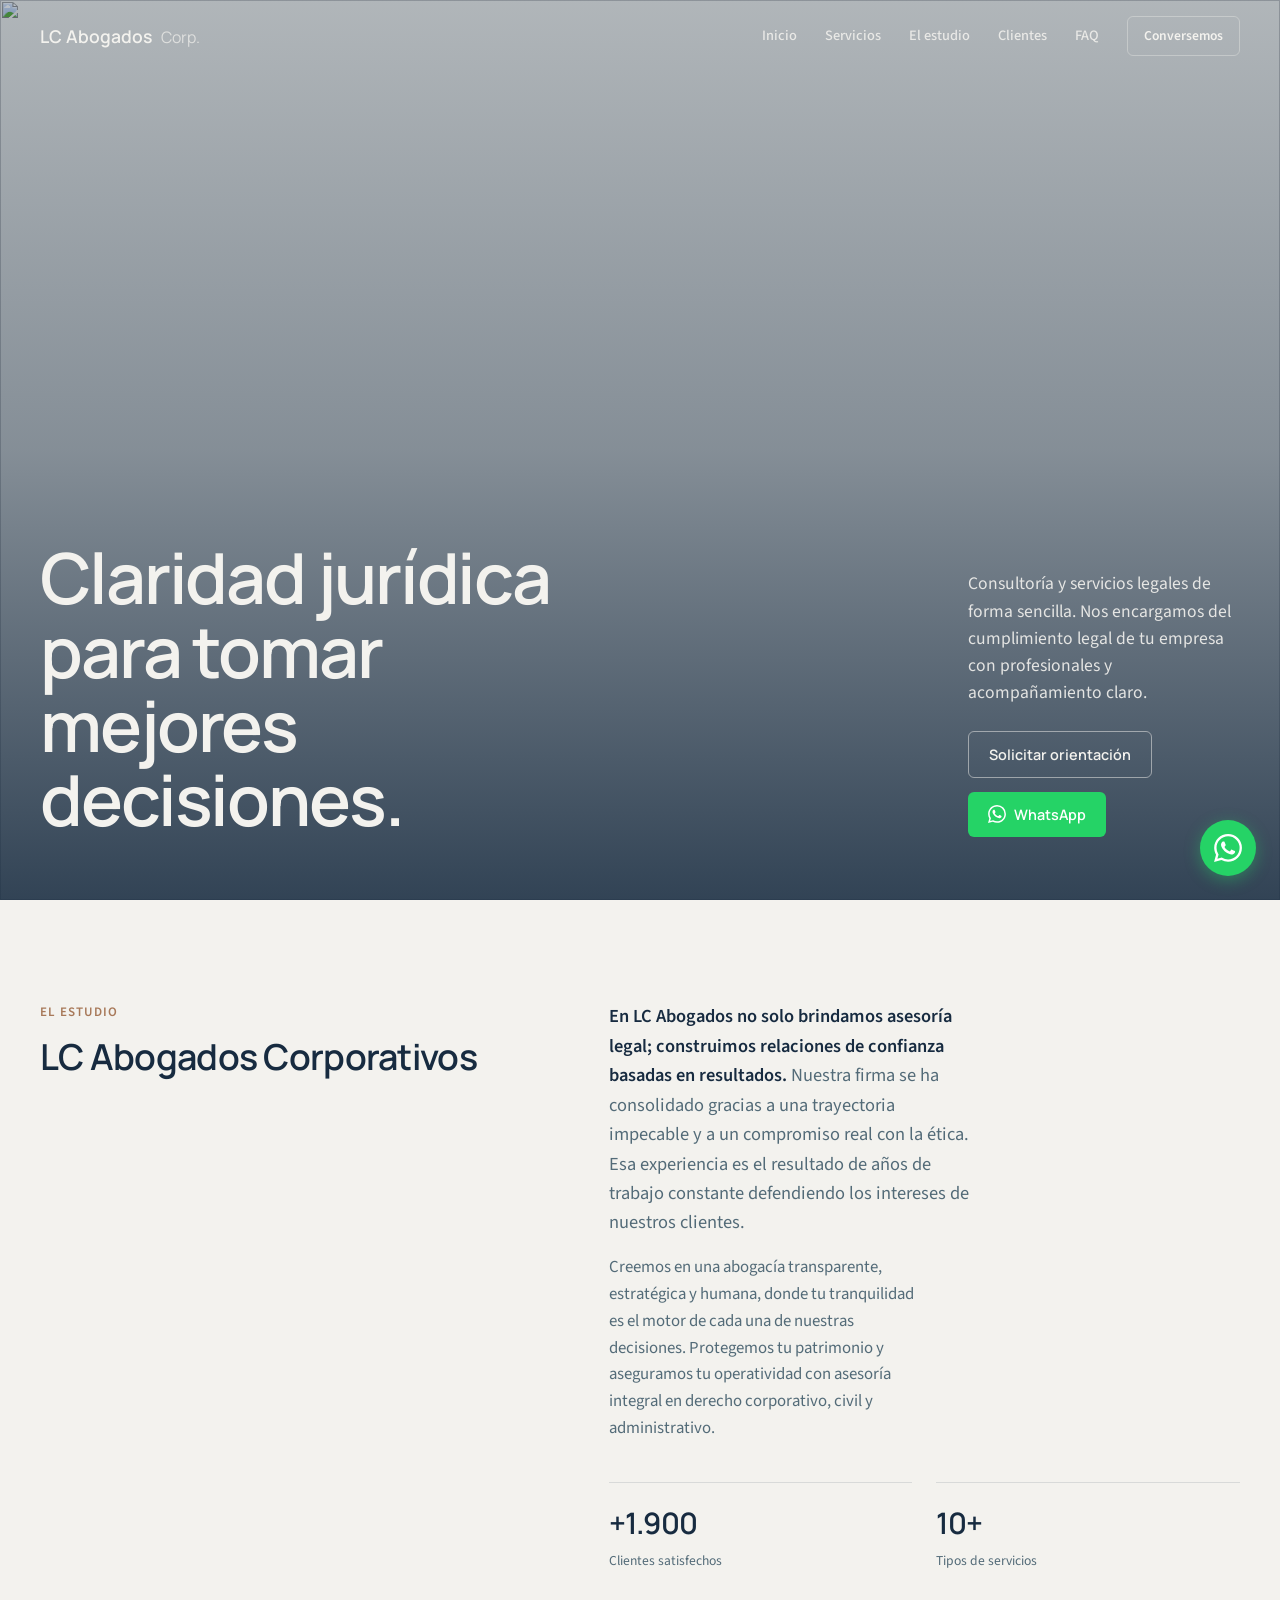
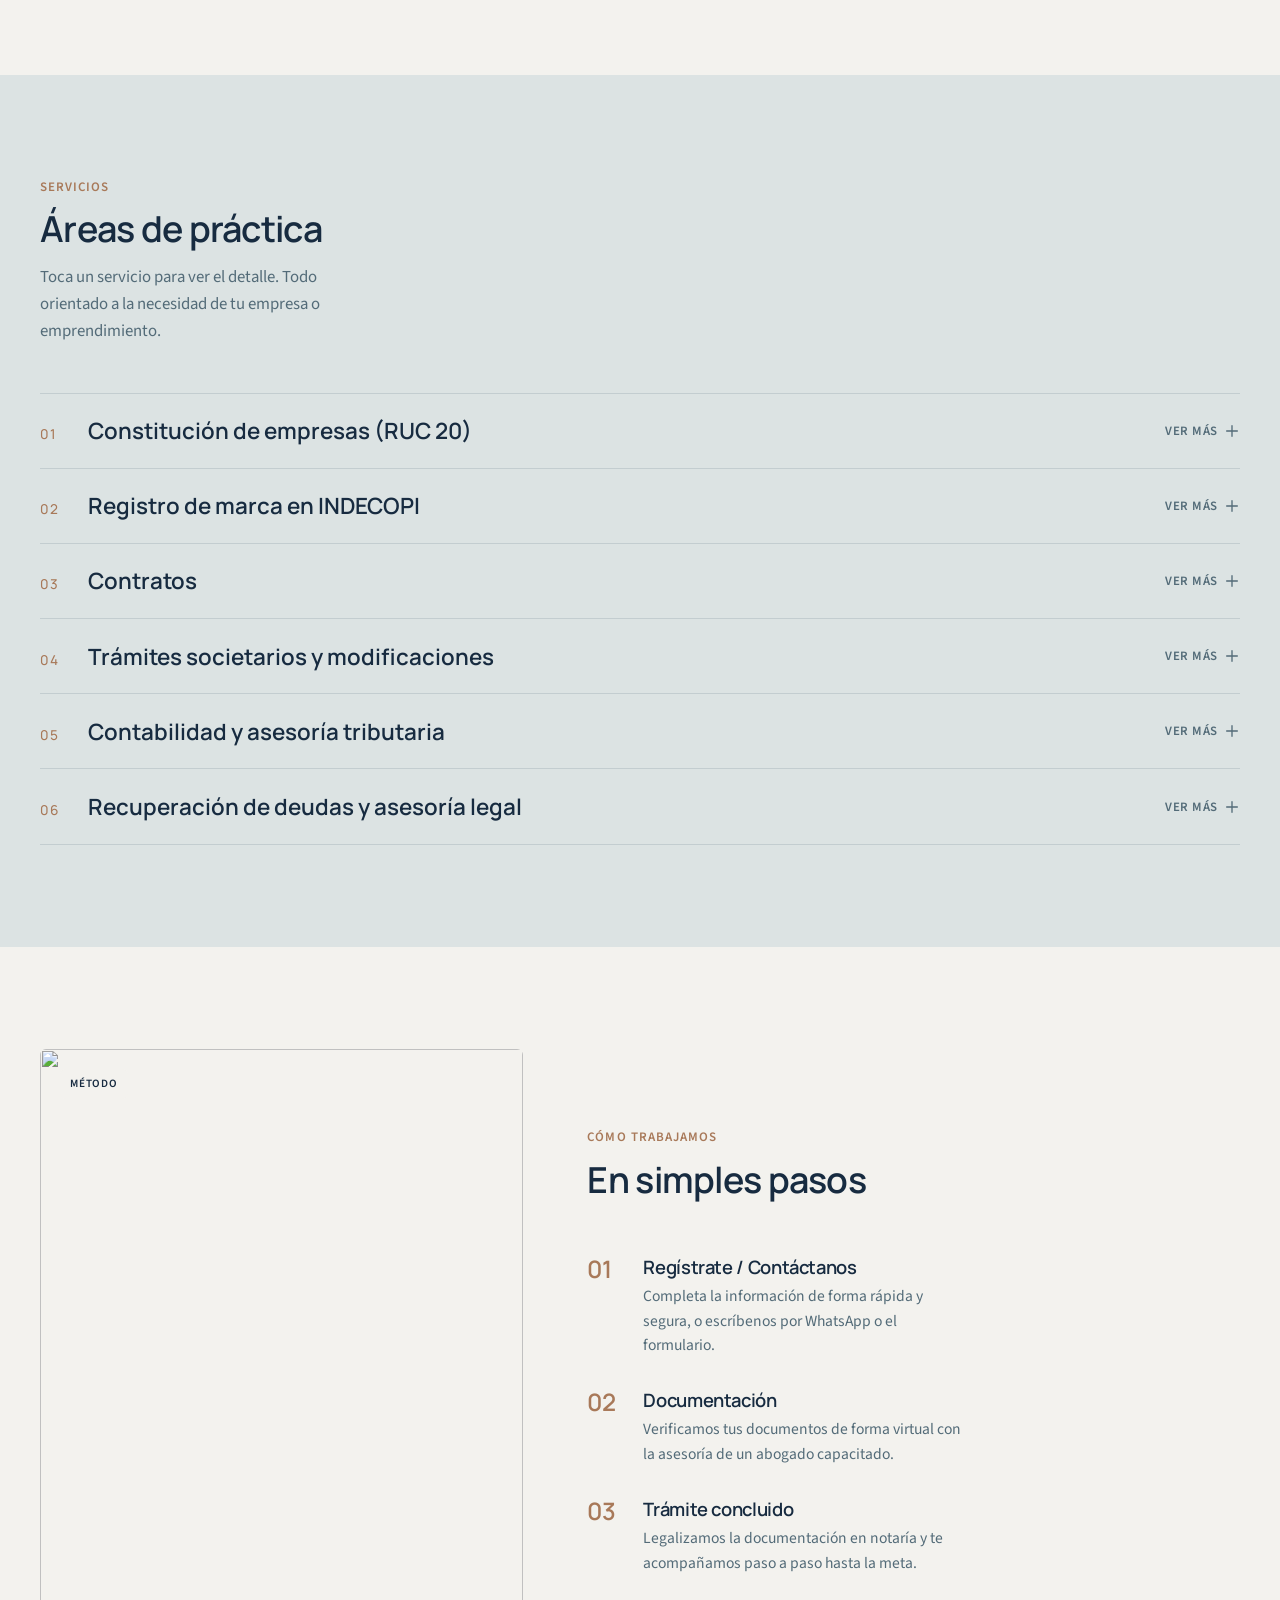
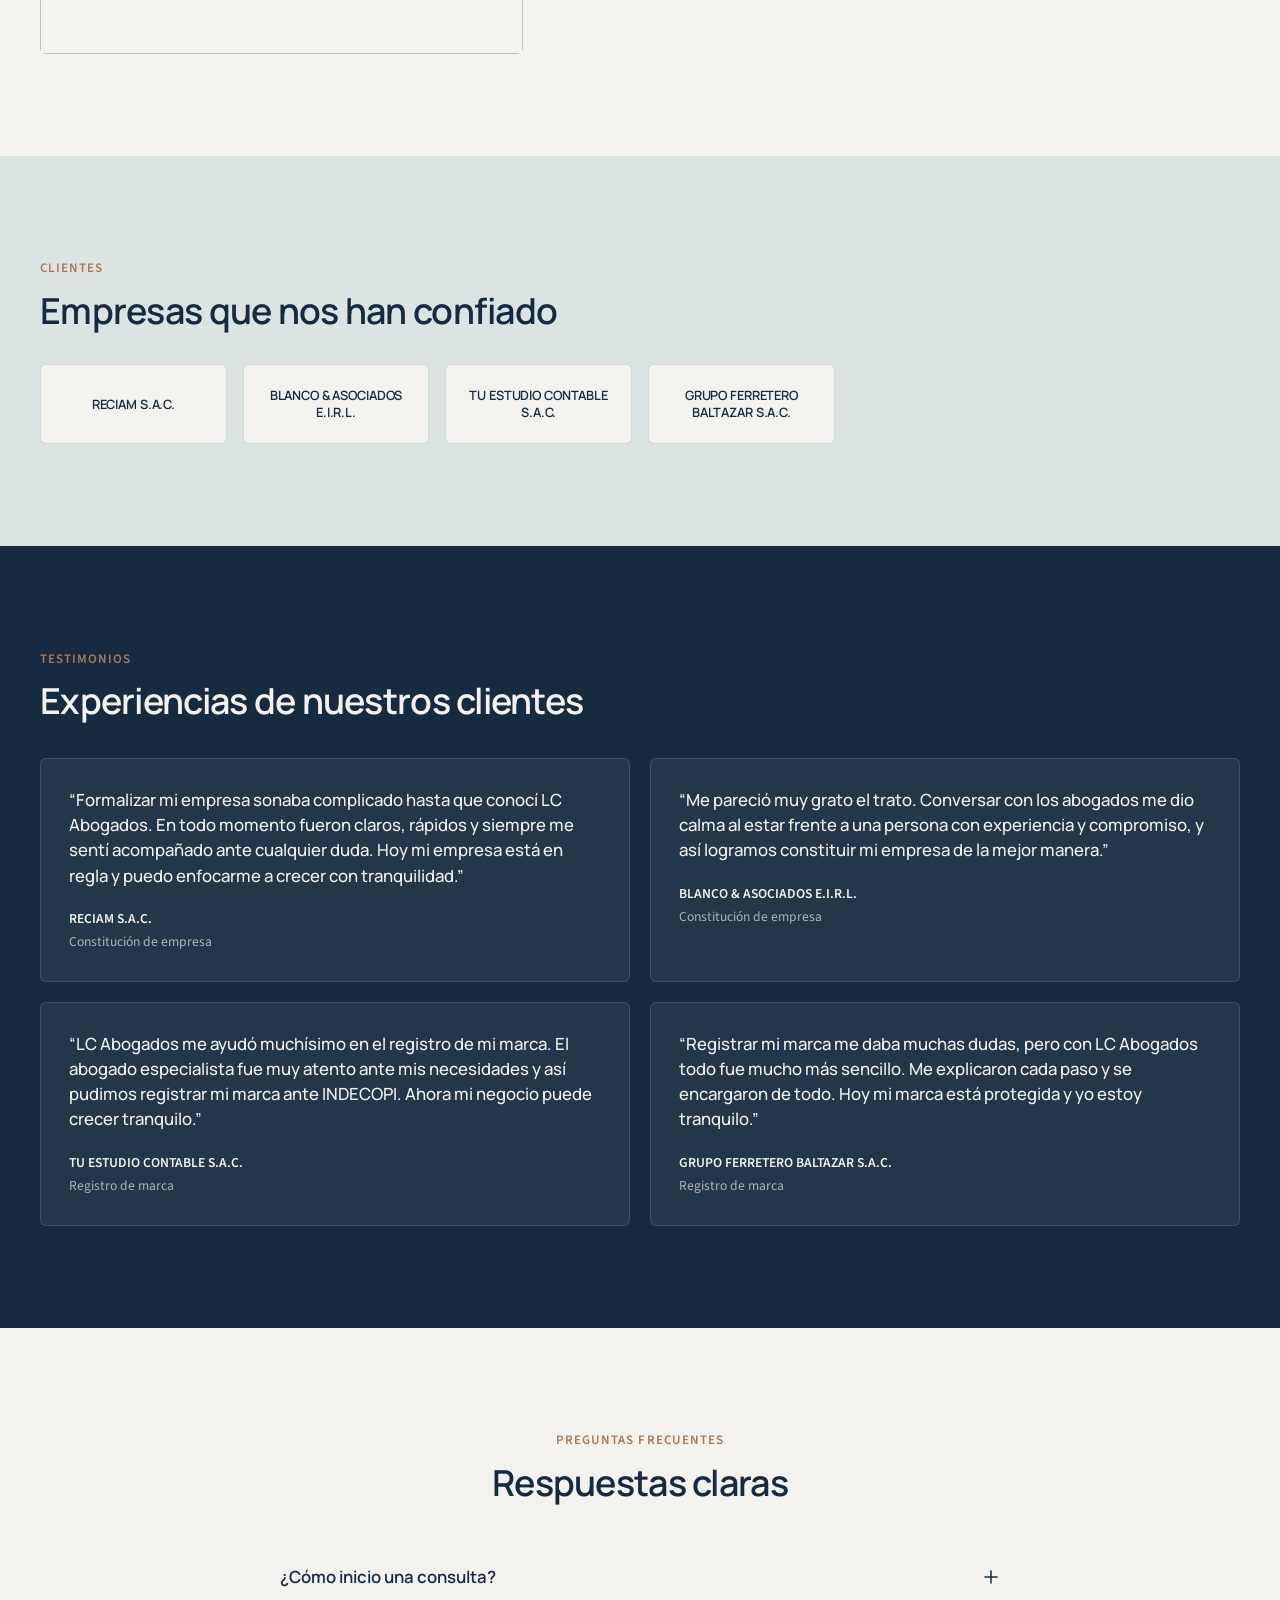
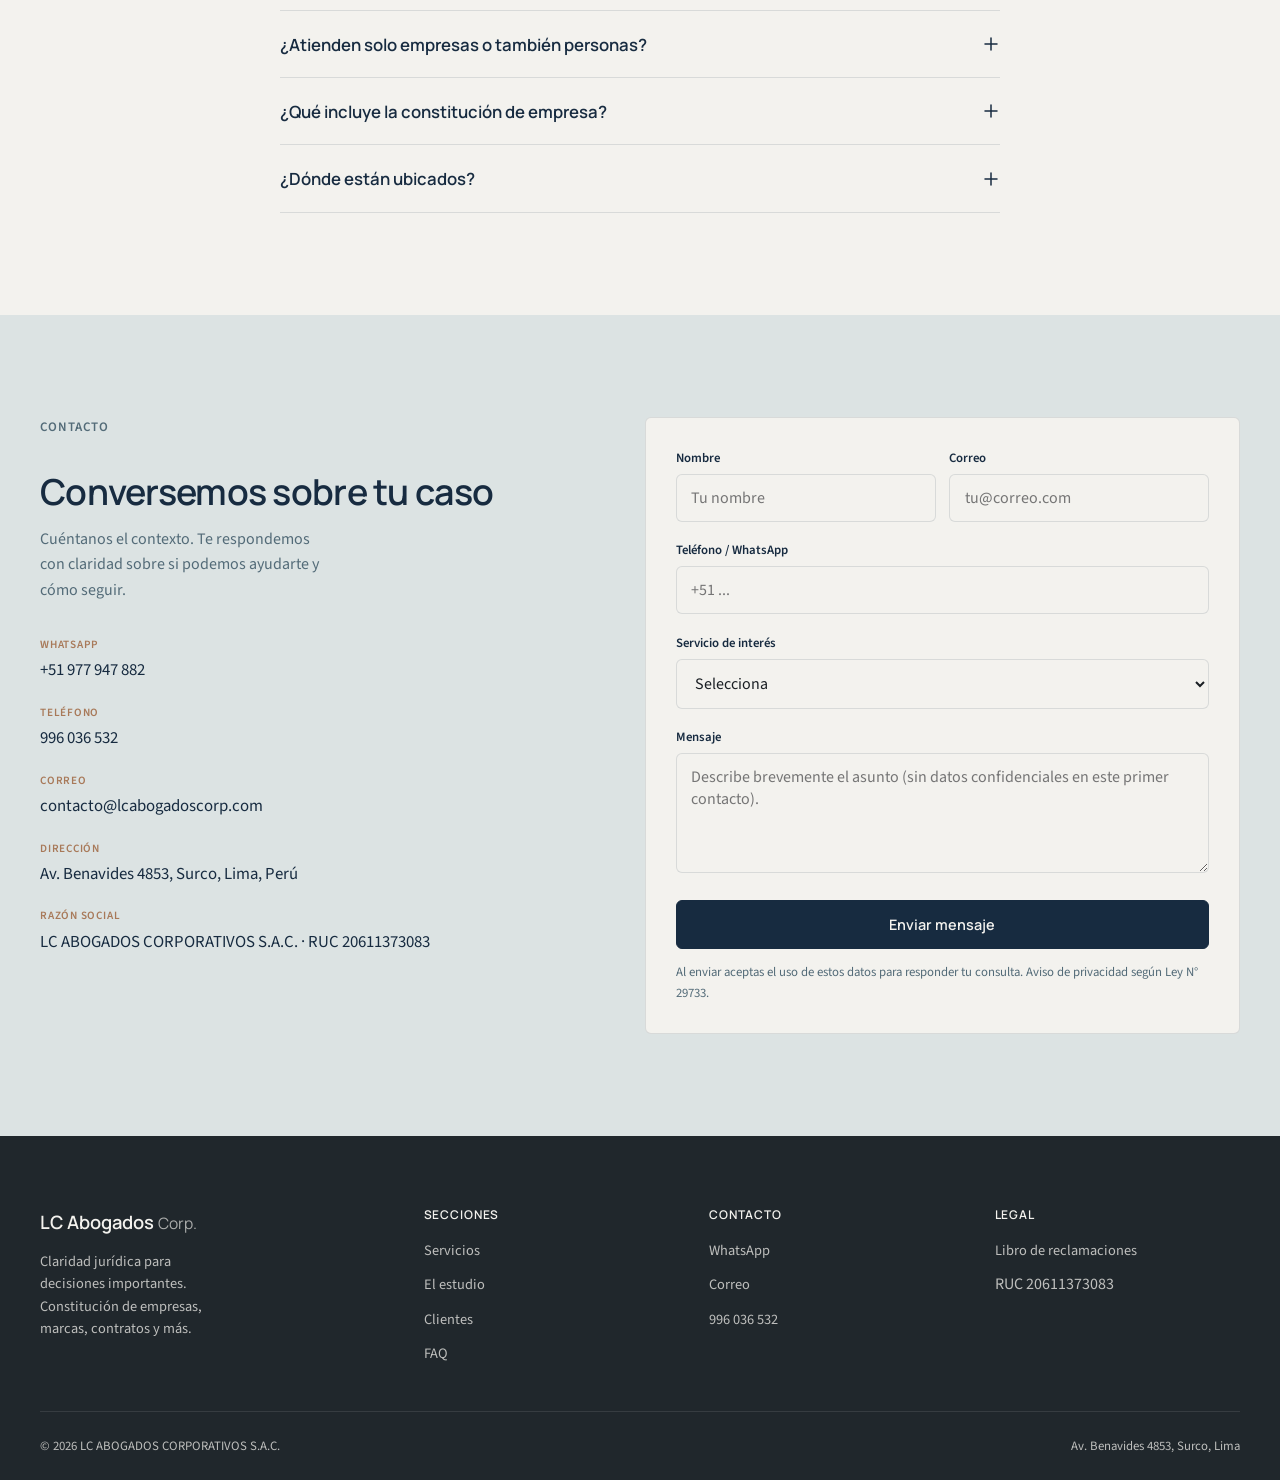
==== index.html @ ae3e7fcd "Add files via upload" ====
<!DOCTYPE html>
<html lang="es">
<head>
  <meta charset="UTF-8" />
  <meta name="viewport" content="width=device-width, initial-scale=1.0" />
  <title>LC Abogados Corp. — Claridad jurídica para tomar mejores decisiones</title>
  <meta name="description" content="LC Abogados Corporativos S.A.C. Asesoría legal, constitución de empresas, registro de marcas INDECOPI y servicios corporativos en Lima. WhatsApp +51 977 947 882." />
  <meta name="theme-color" content="#172B40" />
  <link rel="preconnect" href="https://fonts.googleapis.com" />
  <link rel="preconnect" href="https://fonts.gstatic.com" crossorigin />
  <link href="https://fonts.googleapis.com/css2?family=Manrope:wght@400;500;600;700&family=Source+Sans+3:wght@400;500;600&display=swap" rel="stylesheet" />
  <link rel="stylesheet" href="css/styles.css" />
</head>
<body>
  <header class="site-header">
    <div class="nav-inner">
      <a href="#inicio" class="nav-logo">LC Abogados <span>Corp.</span></a>
      <nav class="nav-links" aria-label="Navegación principal">
        <a href="#inicio" class="nav-link">Inicio</a>
        <a href="#servicios" class="nav-link">Servicios</a>
        <a href="#estudio" class="nav-link">El estudio</a>
        <a href="#clientes" class="nav-link">Clientes</a>
        <a href="#faq" class="nav-link">FAQ</a>
        <a href="#contacto" class="nav-cta">Conversemos</a>
      </nav>
      <button class="nav-toggle" aria-label="Abrir menú" type="button">
        <span></span><span></span><span></span>
      </button>
    </div>
  </header>

  <main>
    <section class="hero" id="inicio">
      <div class="hero-bg">
        <img src="https://images.unsplash.com/photo-1486406146926-c627a92ad1ab?auto=format&fit=crop&w=1920&q=80" alt="" width="1920" height="1080" />
      </div>
      <div class="hero-overlay"></div>
      <div class="hero-content">
        <div class="container">
          <div class="hero-grid">
            <h1 class="display-xl hero-title animate-in">Claridad jurídica para tomar mejores decisiones.</h1>
            <div class="hero-aside animate-in delay-2">
              <p>Consultoría y servicios legales de forma sencilla. Nos encargamos del cumplimiento legal de tu empresa con profesionales y acompañamiento claro.</p>
              <div class="hero-actions">
                <a href="#contacto" class="btn-hero">Solicitar orientación</a>
                <a href="https://wa.me/51977947882?text=%C2%BFQu%C3%A9%20tal%3F%20Quisiera%20m%C3%A1s%20informaci%C3%B3n%20sobre%20un%20servicio%20que%20vi%20en%20la%20Web." class="btn-whatsapp" target="_blank" rel="noopener">
                  <svg viewBox="0 0 24 24" fill="currentColor" aria-hidden="true"><path d="M17.472 14.382c-.297-.149-1.758-.867-2.03-.967-.273-.099-.471-.148-.67.15-.197.297-.767.966-.94 1.164-.173.199-.347.223-.644.075-.297-.15-1.255-.463-2.39-1.475-.883-.788-1.48-1.761-1.653-2.059-.173-.297-.018-.458.13-.606.134-.133.298-.347.446-.52.149-.174.198-.298.298-.497.099-.198.05-.371-.025-.52-.075-.149-.669-1.612-.916-2.207-.242-.579-.487-.5-.669-.51-.173-.008-.371-.01-.57-.01-.198 0-.52.074-.792.372-.272.297-1.04 1.016-1.04 2.479 0 1.462 1.065 2.875 1.213 3.074.149.198 2.096 3.2 5.077 4.487.709.306 1.262.489 1.694.625.712.227 1.36.195 1.871.118.571-.085 1.758-.719 2.006-1.413.248-.694.248-1.289.173-1.413-.074-.124-.272-.198-.57-.347m-5.421 7.403h-.004a9.87 9.87 0 01-5.031-1.378l-.361-.214-3.741.982.998-3.648-.235-.374a9.86 9.86 0 01-1.51-5.26c.001-5.45 4.436-9.884 9.888-9.884 2.64 0 5.122 1.03 6.988 2.898a9.825 9.825 0 012.893 6.994c-.003 5.45-4.435 9.884-9.885 9.884m8.413-18.297A11.815 11.815 0 0012.05 0C5.495 0 .16 5.335.157 11.892c0 2.096.547 4.142 1.588 5.945L.057 24l6.305-1.654a11.882 11.882 0 005.683 1.448h.005c6.554 0 11.89-5.335 11.893-11.893a11.821 11.821 0 00-3.48-8.413z"/></svg>
                  WhatsApp
                </a>
              </div>
            </div>
          </div>
        </div>
      </div>
    </section>

    <section class="section section-light" id="estudio">
      <div class="container">
        <div class="intro reveal">
          <div>
            <p class="heading-sm">El estudio</p>
            <h2 class="display-md" style="margin-top:0.75rem;">LC Abogados Corporativos</h2>
          </div>
          <div>
            <p class="intro-text">
              <strong>En LC Abogados no solo brindamos asesoría legal; construimos relaciones de confianza basadas en resultados.</strong> Nuestra firma se ha consolidado gracias a una trayectoria impecable y a un compromiso real con la ética. Esa experiencia es el resultado de años de trabajo constante defendiendo los intereses de nuestros clientes.
            </p>
            <p class="intro-text" style="margin-top:1rem; font-size:1.05rem;">
              Creemos en una abogacía transparente, estratégica y humana, donde tu tranquilidad es el motor de cada una de nuestras decisiones. Protegemos tu patrimonio y aseguramos tu operatividad con asesoría integral en derecho corporativo, civil y administrativo.
            </p>
            <div class="intro-stats">
              <div class="stat-item">
                <div class="stat-number">+1.900</div>
                <div class="stat-label">Clientes satisfechos</div>
              </div>
              <div class="stat-item">
                <div class="stat-number">10+</div>
                <div class="stat-label">Tipos de servicios</div>
              </div>
            </div>
          </div>
        </div>
      </div>
    </section>

    <section class="section section-mineral" id="servicios">
      <div class="container">
        <div class="services-header reveal">
          <p class="heading-sm">Servicios</p>
          <h2 class="display-md" style="margin-top:0.6rem;">Áreas de práctica</h2>
          <p style="margin-top:0.85rem; color:var(--azul-pizarra); font-size:1.05rem;">
            Toca un servicio para ver el detalle. Todo orientado a la necesidad de tu empresa o emprendimiento.
          </p>
        </div>

        <div class="service-accordion reveal">
          <div class="service-item">
            <button class="service-trigger" type="button" aria-expanded="false">
              <span class="service-trigger-left">
                <span class="service-num">01</span>
                <span class="service-title">Constitución de empresas (RUC 20)</span>
              </span>
              <span class="service-ver">Ver más <svg xmlns="http://www.w3.org/2000/svg" fill="none" viewBox="0 0 24 24" stroke="currentColor" stroke-width="2"><path stroke-linecap="round" stroke-linejoin="round" d="M12 4v16m8-8H4"/></svg></span>
            </button>
            <div class="service-panel">
              <div class="service-panel-inner">
                <p class="audience">Emprendedores y dueños de negocio</p>
                <p>Constituye tu empresa de forma rápida y segura. Incluye reserva de nombre, elaboración de minuta, escritura pública, inscripción registral, RUC e inicio de operaciones. Opciones estándar, con diversos gerentes o estructura personalizada corporativa.</p>
              </div>
            </div>
          </div>

          <div class="service-item">
            <button class="service-trigger" type="button" aria-expanded="false">
              <span class="service-trigger-left">
                <span class="service-num">02</span>
                <span class="service-title">Registro de marca en INDECOPI</span>
              </span>
              <span class="service-ver">Ver más <svg xmlns="http://www.w3.org/2000/svg" fill="none" viewBox="0 0 24 24" stroke="currentColor" stroke-width="2"><path stroke-linecap="round" stroke-linejoin="round" d="M12 4v16m8-8H4"/></svg></span>
            </button>
            <div class="service-panel">
              <div class="service-panel-inner">
                <p class="audience">Empresas y creadores que protegen su identidad</p>
                <p>Solicitud de registro de marca, seguimiento hasta resolución de primera instancia, defensa en apelaciones y gestión integral marcaria. Protege tu marca y tu negocio con acompañamiento profesional ante INDECOPI.</p>
              </div>
            </div>
          </div>

          <div class="service-item">
            <button class="service-trigger" type="button" aria-expanded="false">
              <span class="service-trigger-left">
                <span class="service-num">03</span>
                <span class="service-title">Contratos</span>
              </span>
              <span class="service-ver">Ver más <svg xmlns="http://www.w3.org/2000/svg" fill="none" viewBox="0 0 24 24" stroke="currentColor" stroke-width="2"><path stroke-linecap="round" stroke-linejoin="round" d="M12 4v16m8-8H4"/></svg></span>
            </button>
            <div class="service-panel">
              <div class="service-panel-inner">
                <p class="audience">Personas y empresas que formalizan relaciones</p>
                <p>Redacción, revisión y negociación de contratos comerciales, de servicios, confidencialidad y otros instrumentos. Claridad en obligaciones, riesgos y equilibrio entre las partes.</p>
              </div>
            </div>
          </div>

          <div class="service-item">
            <button class="service-trigger" type="button" aria-expanded="false">
              <span class="service-trigger-left">
                <span class="service-num">04</span>
                <span class="service-title">Trámites societarios y modificaciones</span>
              </span>
              <span class="service-ver">Ver más <svg xmlns="http://www.w3.org/2000/svg" fill="none" viewBox="0 0 24 24" stroke="currentColor" stroke-width="2"><path stroke-linecap="round" stroke-linejoin="round" d="M12 4v16m8-8H4"/></svg></span>
            </button>
            <div class="service-panel">
              <div class="service-panel-inner">
                <p class="audience">Empresas en operación</p>
                <p>Transferencia de E.I.R.L., modificación de estatutos, aumento de capital, cambios de domicilio, apoderamientos y demás trámites registrales y societarios con seguimiento profesional.</p>
              </div>
            </div>
          </div>

          <div class="service-item">
            <button class="service-trigger" type="button" aria-expanded="false">
              <span class="service-trigger-left">
                <span class="service-num">05</span>
                <span class="service-title">Contabilidad y asesoría tributaria</span>
              </span>
              <span class="service-ver">Ver más <svg xmlns="http://www.w3.org/2000/svg" fill="none" viewBox="0 0 24 24" stroke="currentColor" stroke-width="2"><path stroke-linecap="round" stroke-linejoin="round" d="M12 4v16m8-8H4"/></svg></span>
            </button>
            <div class="service-panel">
              <div class="service-panel-inner">
                <p class="audience">Empresas y emprendedores</p>
                <p>Soporte contable y tributario orientado a la operación real del negocio. Orden, cumplimiento y acompañamiento para que tomes decisiones con información clara.</p>
              </div>
            </div>
          </div>

          <div class="service-item">
            <button class="service-trigger" type="button" aria-expanded="false">
              <span class="service-trigger-left">
                <span class="service-num">06</span>
                <span class="service-title">Recuperación de deudas y asesoría legal</span>
              </span>
              <span class="service-ver">Ver más <svg xmlns="http://www.w3.org/2000/svg" fill="none" viewBox="0 0 24 24" stroke="currentColor" stroke-width="2"><path stroke-linecap="round" stroke-linejoin="round" d="M12 4v16m8-8H4"/></svg></span>
            </button>
            <div class="service-panel">
              <div class="service-panel-inner">
                <p class="audience">Empresas y personas con necesidades jurídicas</p>
                <p>Orientación y gestión en recuperación de deudas, y asesoría legal clara adaptada a cada caso. Explicamos opciones y siguientes pasos sin promesas absolutas.</p>
              </div>
            </div>
          </div>
        </div>
      </div>
    </section>

    <section class="section section-light">
      <div class="container">
        <div class="approach">
          <div class="approach-visual reveal">
            <img src="https://images.unsplash.com/photo-1497366216548-37526070297c?auto=format&fit=crop&w=900&q=80" alt="" width="900" height="1125" />
            <span class="approach-label">Método</span>
          </div>
          <div class="approach-steps">
            <div>
              <p class="heading-sm">Cómo trabajamos</p>
              <h2 class="display-md" style="margin-top:0.6rem; margin-bottom:1.5rem;">En simples pasos</h2>
            </div>
            <div class="step reveal">
              <span class="step-num">01</span>
              <div>
                <h3>Regístrate / Contáctanos</h3>
                <p>Completa la información de forma rápida y segura, o escríbenos por WhatsApp o el formulario.</p>
              </div>
            </div>
            <div class="step reveal">
              <span class="step-num">02</span>
              <div>
                <h3>Documentación</h3>
                <p>Verificamos tus documentos de forma virtual con la asesoría de un abogado capacitado.</p>
              </div>
            </div>
            <div class="step reveal">
              <span class="step-num">03</span>
              <div>
                <h3>Trámite concluido</h3>
                <p>Legalizamos la documentación en notaría y te acompañamos paso a paso hasta la meta.</p>
              </div>
            </div>
          </div>
        </div>
      </div>
    </section>

    <section class="section section-mineral" id="clientes">
      <div class="container">
        <div class="reveal" style="margin-bottom:2rem;">
          <p class="heading-sm">Clientes</p>
          <h2 class="display-md" style="margin-top:0.6rem;">Empresas que nos han confiado</h2>
        </div>
        <div class="clients-grid reveal">
          <div class="client-logo">RECIAM S.A.C.</div>
          <div class="client-logo">BLANCO &amp; ASOCIADOS E.I.R.L.</div>
          <div class="client-logo">TU ESTUDIO CONTABLE S.A.C.</div>
          <div class="client-logo">GRUPO FERRETERO BALTAZAR S.A.C.</div>
        </div>
      </div>
    </section>

    <section class="section section-dark">
      <div class="container">
        <div class="reveal" style="margin-bottom:2.25rem;">
          <p class="heading-sm" style="color:var(--cobre);">Testimonios</p>
          <h2 class="display-md" style="margin-top:0.6rem;">Experiencias de nuestros clientes</h2>
        </div>
        <div class="testimonial-grid">
          <blockquote class="testimonial-card reveal">
            <p class="testimonial-quote">“Formalizar mi empresa sonaba complicado hasta que conocí LC Abogados. En todo momento fueron claros, rápidos y siempre me sentí acompañado ante cualquier duda. Hoy mi empresa está en regla y puedo enfocarme a crecer con tranquilidad.”</p>
            <footer class="testimonial-author"><strong>RECIAM S.A.C.</strong> Constitución de empresa</footer>
          </blockquote>
          <blockquote class="testimonial-card reveal">
            <p class="testimonial-quote">“Me pareció muy grato el trato. Conversar con los abogados me dio calma al estar frente a una persona con experiencia y compromiso, y así logramos constituir mi empresa de la mejor manera.”</p>
            <footer class="testimonial-author"><strong>BLANCO &amp; ASOCIADOS E.I.R.L.</strong> Constitución de empresa</footer>
          </blockquote>
          <blockquote class="testimonial-card reveal">
            <p class="testimonial-quote">“LC Abogados me ayudó muchísimo en el registro de mi marca. El abogado especialista fue muy atento ante mis necesidades y así pudimos registrar mi marca ante INDECOPI. Ahora mi negocio puede crecer tranquilo.”</p>
            <footer class="testimonial-author"><strong>TU ESTUDIO CONTABLE S.A.C.</strong> Registro de marca</footer>
          </blockquote>
          <blockquote class="testimonial-card reveal">
            <p class="testimonial-quote">“Registrar mi marca me daba muchas dudas, pero con LC Abogados todo fue mucho más sencillo. Me explicaron cada paso y se encargaron de todo. Hoy mi marca está protegida y yo estoy tranquilo.”</p>
            <footer class="testimonial-author"><strong>GRUPO FERRETERO BALTAZAR S.A.C.</strong> Registro de marca</footer>
          </blockquote>
        </div>
      </div>
    </section>

    <section class="section section-light" id="faq">
      <div class="container">
        <div class="reveal" style="text-align:center; margin-bottom:2.5rem;">
          <p class="heading-sm">Preguntas frecuentes</p>
          <h2 class="display-md" style="margin-top:0.6rem;">Respuestas claras</h2>
        </div>
        <div class="faq-list">
          <div class="faq-item reveal">
            <button class="faq-question" type="button">¿Cómo inicio una consulta? <svg xmlns="http://www.w3.org/2000/svg" fill="none" viewBox="0 0 24 24" stroke="currentColor" stroke-width="2"><path stroke-linecap="round" stroke-linejoin="round" d="M12 4v16m8-8H4"/></svg></button>
            <div class="faq-answer"><p>Puedes escribirnos por WhatsApp al +51 977 947 882, completar el formulario de esta página o llamar al 996 036 532. Indica el contexto del asunto para orientarte sobre el siguiente paso.</p></div>
          </div>
          <div class="faq-item reveal">
            <button class="faq-question" type="button">¿Atienden solo empresas o también personas? <svg xmlns="http://www.w3.org/2000/svg" fill="none" viewBox="0 0 24 24" stroke="currentColor" stroke-width="2"><path stroke-linecap="round" stroke-linejoin="round" d="M12 4v16m8-8H4"/></svg></button>
            <div class="faq-answer"><p>Atendemos tanto a empresas y emprendedores como a personas con necesidades legales y corporativas puntuales (constitución, marcas, contratos, trámites societarios, contabilidad y asesoría).</p></div>
          </div>
          <div class="faq-item reveal">
            <button class="faq-question" type="button">¿Qué incluye la constitución de empresa? <svg xmlns="http://www.w3.org/2000/svg" fill="none" viewBox="0 0 24 24" stroke="currentColor" stroke-width="2"><path stroke-linecap="round" stroke-linejoin="round" d="M12 4v16m8-8H4"/></svg></button>
            <div class="faq-answer"><p>Reserva de nombre, elaboración de minuta, escritura pública, inscripción registral, RUC e inicio de operaciones, con acompañamiento de abogados. Hay opciones estándar y estructuras más personalizadas.</p></div>
          </div>
          <div class="faq-item reveal">
            <button class="faq-question" type="button">¿Dónde están ubicados? <svg xmlns="http://www.w3.org/2000/svg" fill="none" viewBox="0 0 24 24" stroke="currentColor" stroke-width="2"><path stroke-linecap="round" stroke-linejoin="round" d="M12 4v16m8-8H4"/></svg></button>
            <div class="faq-answer"><p>Av. Benavides 4853, Santiago de Surco, Lima, Perú. RUC: 20611373083. Correo: contacto@lcabogadoscorp.com.</p></div>
          </div>
        </div>
      </div>
    </section>

    <section class="section section-mineral" id="contacto">
      <div class="container">
        <div class="contact-grid">
          <div class="contact-info reveal">
            <p class="heading-sm">Contacto</p>
            <h2 class="display-md" style="margin-top:0.5rem;">Conversemos sobre tu caso</h2>
            <p>Cuéntanos el contexto. Te respondemos con claridad sobre si podemos ayudarte y cómo seguir.</p>
            <div class="contact-details">
              <div class="contact-item">
                <span class="label">WhatsApp</span>
                <a href="https://wa.me/51977947882?text=%C2%BFQu%C3%A9%20tal%3F%20Quisiera%20m%C3%A1s%20informaci%C3%B3n%20sobre%20un%20servicio%20que%20vi%20en%20la%20Web." target="_blank" rel="noopener">+51 977 947 882</a>
              </div>
              <div class="contact-item">
                <span class="label">Teléfono</span>
                <a href="tel:+51996036532">996 036 532</a>
              </div>
              <div class="contact-item">
                <span class="label">Correo</span>
                <a href="mailto:contacto@lcabogadoscorp.com">contacto@lcabogadoscorp.com</a>
              </div>
              <div class="contact-item">
                <span class="label">Dirección</span>
                <span>Av. Benavides 4853, Surco, Lima, Perú</span>
              </div>
              <div class="contact-item">
                <span class="label">Razón social</span>
                <span>LC ABOGADOS CORPORATIVOS S.A.C. · RUC 20611373083</span>
              </div>
            </div>
          </div>
          <div class="contact-form reveal">
            <div class="form-success" role="status">Mensaje recibido. Te contactaremos a la brevedad.</div>
            <form id="contact-form" novalidate>
              <div class="form-row">
                <div class="form-group">
                  <label for="name">Nombre</label>
                  <input type="text" id="name" name="name" required autocomplete="name" placeholder="Tu nombre" />
                </div>
                <div class="form-group">
                  <label for="email">Correo</label>
                  <input type="email" id="email" name="email" required autocomplete="email" placeholder="tu@correo.com" />
                </div>
              </div>
              <div class="form-group">
                <label for="phone">Teléfono / WhatsApp</label>
                <input type="tel" id="phone" name="phone" autocomplete="tel" placeholder="+51 ..." />
              </div>
              <div class="form-group">
                <label for="service">Servicio de interés</label>
                <select id="service" name="service">
                  <option value="">Selecciona</option>
                  <option value="constitucion">Constitución de empresa</option>
                  <option value="marca">Registro de marca</option>
                  <option value="contratos">Contratos</option>
                  <option value="tramites">Trámites societarios</option>
                  <option value="contabilidad">Contabilidad</option>
                  <option value="otro">Otro</option>
                </select>
              </div>
              <div class="form-group">
                <label for="message">Mensaje</label>
                <textarea id="message" name="message" required placeholder="Describe brevemente el asunto (sin datos confidenciales en este primer contacto)."></textarea>
              </div>
              <button type="submit" class="btn-primary">Enviar mensaje</button>
              <p class="form-note">Al enviar aceptas el uso de estos datos para responder tu consulta. Aviso de privacidad según Ley N° 29733.</p>
            </form>
          </div>
        </div>
      </div>
    </section>
  </main>

  <footer class="site-footer">
    <div class="container">
      <div class="footer-grid">
        <div>
          <div class="footer-brand">LC Abogados <span>Corp.</span></div>
          <p class="footer-desc">Claridad jurídica para decisiones importantes. Constitución de empresas, marcas, contratos y más.</p>
        </div>
        <div class="footer-col">
          <h4>Secciones</h4>
          <ul>
            <li><a href="#servicios">Servicios</a></li>
            <li><a href="#estudio">El estudio</a></li>
            <li><a href="#clientes">Clientes</a></li>
            <li><a href="#faq">FAQ</a></li>
          </ul>
        </div>
        <div class="footer-col">
          <h4>Contacto</h4>
          <ul>
            <li><a href="https://wa.me/51977947882" target="_blank" rel="noopener">WhatsApp</a></li>
            <li><a href="mailto:contacto@lcabogadoscorp.com">Correo</a></li>
            <li><a href="tel:+51996036532">996 036 532</a></li>
          </ul>
        </div>
        <div class="footer-col">
          <h4>Legal</h4>
          <ul>
            <li><a href="#contacto">Libro de reclamaciones</a></li>
            <li><span>RUC 20611373083</span></li>
          </ul>
        </div>
      </div>
      <div class="footer-bottom">
        <span>© <span id="year"></span> LC ABOGADOS CORPORATIVOS S.A.C.</span>
        <span>Av. Benavides 4853, Surco, Lima</span>
      </div>
    </div>
  </footer>

  <a href="https://wa.me/51977947882?text=%C2%BFQu%C3%A9%20tal%3F%20Quisiera%20m%C3%A1s%20informaci%C3%B3n%20sobre%20un%20servicio%20que%20vi%20en%20la%20Web." class="wa-float" target="_blank" rel="noopener" aria-label="WhatsApp">
    <svg viewBox="0 0 24 24" fill="currentColor"><path d="M17.472 14.382c-.297-.149-1.758-.867-2.03-.967-.273-.099-.471-.148-.67.15-.197.297-.767.966-.94 1.164-.173.199-.347.223-.644.075-.297-.15-1.255-.463-2.39-1.475-.883-.788-1.48-1.761-1.653-2.059-.173-.297-.018-.458.13-.606.134-.133.298-.347.446-.52.149-.174.198-.298.298-.497.099-.198.05-.371-.025-.52-.075-.149-.669-1.612-.916-2.207-.242-.579-.487-.5-.669-.51-.173-.008-.371-.01-.57-.01-.198 0-.52.074-.792.372-.272.297-1.04 1.016-1.04 2.479 0 1.462 1.065 2.875 1.213 3.074.149.198 2.096 3.2 5.077 4.487.709.306 1.262.489 1.694.625.712.227 1.36.195 1.871.118.571-.085 1.758-.719 2.006-1.413.248-.694.248-1.289.173-1.413-.074-.124-.272-.198-.57-.347m-5.421 7.403h-.004a9.87 9.87 0 01-5.031-1.378l-.361-.214-3.741.982.998-3.648-.235-.374a9.86 9.86 0 01-1.51-5.26c.001-5.45 4.436-9.884 9.888-9.884 2.64 0 5.122 1.03 6.988 2.898a9.825 9.825 0 012.893 6.994c-.003 5.45-4.435 9.884-9.885 9.884m8.413-18.297A11.815 11.815 0 0012.05 0C5.495 0 .16 5.335.157 11.892c0 2.096.547 4.142 1.588 5.945L.057 24l6.305-1.654a11.882 11.882 0 005.683 1.448h.005c6.554 0 11.89-5.335 11.893-11.893a11.821 11.821 0 00-3.48-8.413z"/></svg>
  </a>

  <script>document.getElementById("year").textContent = new Date().getFullYear();</script>
  <script src="js/main.js"></script>
</body>
</html>
---- css/styles.css ----
/* ============================================
   LC Abogados Corp. — Editorial Design System
   Single landing · Architecture-inspired
   ============================================ */

:root {
  --azul-profundo: #172B40;
  --grafito: #20272C;
  --azul-pizarra: #536B78;
  --blanco-calido: #F3F2EE;
  --gris-mineral: #DCE3E3;
  --cobre: #A87959;

  --texto-oscuro: #1a1f24;
  --texto-secundario: #536B78;
  --borde-sutil: rgba(23, 43, 64, 0.12);

  --font-display: "Manrope", system-ui, sans-serif;
  --font-body: "Source Sans 3", system-ui, sans-serif;

  --radius: 6px;
  --nav-height: 72px;
  --max-width: 1280px;
  --ease: cubic-bezier(0.22, 1, 0.36, 1);
}

*, *::before, *::after { box-sizing: border-box; margin: 0; padding: 0; }

html { scroll-behavior: smooth; font-size: 16px; }

@media (prefers-reduced-motion: reduce) {
  html { scroll-behavior: auto; }
  *, *::before, *::after {
    animation-duration: 0.01ms !important;
    animation-iteration-count: 1 !important;
    transition-duration: 0.01ms !important;
  }
}

body {
  font-family: var(--font-body);
  font-weight: 400;
  line-height: 1.6;
  color: var(--texto-oscuro);
  background: var(--blanco-calido);
  -webkit-font-smoothing: antialiased;
  overflow-x: hidden;
}

img { max-width: 100%; height: auto; display: block; }
a { color: inherit; text-decoration: none; transition: color 0.2s var(--ease); }
button { font-family: inherit; cursor: pointer; border: none; background: none; }
ul, ol { list-style: none; }

h1, h2, h3, h4 {
  font-family: var(--font-display);
  font-weight: 600;
  line-height: 1.15;
  letter-spacing: -0.02em;
  color: var(--azul-profundo);
}

.display-xl {
  font-size: clamp(2.5rem, 5.5vw, 4.75rem);
  font-weight: 600;
  line-height: 1.05;
  letter-spacing: -0.03em;
}

.display-lg {
  font-size: clamp(2rem, 4vw, 3.25rem);
  font-weight: 600;
  line-height: 1.1;
}

.display-md {
  font-size: clamp(1.6rem, 2.8vw, 2.25rem);
  font-weight: 600;
  line-height: 1.2;
}

.heading-sm {
  font-size: 0.8125rem;
  font-weight: 600;
  letter-spacing: 0.08em;
  text-transform: uppercase;
  color: var(--cobre);
}

.body-lg { font-size: 1.2rem; line-height: 1.55; }

.container {
  width: 100%;
  max-width: var(--max-width);
  margin: 0 auto;
  padding: 0 clamp(1.25rem, 4vw, 2.5rem);
}

.section { padding: clamp(4rem, 8vw, 6.5rem) 0; position: relative; }

.section-dark { background: var(--azul-profundo); color: var(--blanco-calido); }
.section-dark h1, .section-dark h2, .section-dark h3 { color: var(--blanco-calido); }

.section-graphite { background: var(--grafito); color: var(--blanco-calido); }
.section-graphite h1, .section-graphite h2, .section-graphite h3 { color: var(--blanco-calido); }

.section-light { background: var(--blanco-calido); }
.section-mineral { background: var(--gris-mineral); }

/* ========== HEADER ========== */
.site-header {
  position: fixed;
  top: 0; left: 0; right: 0;
  z-index: 1000;
  height: var(--nav-height);
  transition: background 0.35s var(--ease), backdrop-filter 0.35s;
}

.site-header.scrolled {
  background: rgba(23, 43, 64, 0.94);
  backdrop-filter: blur(12px);
  -webkit-backdrop-filter: blur(12px);
}

.nav-inner {
  display: flex;
  align-items: center;
  justify-content: space-between;
  height: 100%;
  max-width: var(--max-width);
  margin: 0 auto;
  padding: 0 clamp(1.25rem, 4vw, 2.5rem);
}

.nav-logo {
  font-family: var(--font-display);
  font-weight: 600;
  font-size: 1.1rem;
  color: var(--blanco-calido);
  z-index: 10;
}

.nav-logo span { font-weight: 400; opacity: 0.7; margin-left: 0.3rem; font-size: 0.9em; }

.nav-links {
  display: flex;
  align-items: center;
  gap: 1.75rem;
}

.nav-link {
  font-size: 0.9rem;
  font-weight: 500;
  color: rgba(243, 242, 238, 0.85);
  position: relative;
  padding: 0.2rem 0;
}

.nav-link::after {
  content: "";
  position: absolute;
  bottom: 0; left: 0;
  width: 0; height: 1px;
  background: var(--cobre);
  transition: width 0.3s var(--ease);
}

.nav-link:hover { color: var(--blanco-calido); }
.nav-link:hover::after { width: 100%; }

.nav-cta {
  display: inline-flex;
  align-items: center;
  gap: 0.4rem;
  font-size: 0.85rem;
  font-weight: 600;
  color: var(--blanco-calido);
  border: 1px solid rgba(243, 242, 238, 0.35);
  padding: 0.5rem 1rem;
  border-radius: var(--radius);
  transition: all 0.25s var(--ease);
}

.nav-cta:hover {
  background: var(--blanco-calido);
  color: var(--azul-profundo);
  border-color: var(--blanco-calido);
}

.nav-toggle {
  display: none;
  flex-direction: column;
  gap: 6px;
  width: 26px;
  z-index: 10;
}

.nav-toggle span {
  display: block;
  height: 1.5px;
  width: 100%;
  background: var(--blanco-calido);
  transition: all 0.3s var(--ease);
}

@media (max-width: 900px) {
  .nav-links {
    position: fixed;
    inset: 0;
    background: var(--azul-profundo);
    flex-direction: column;
    justify-content: center;
    gap: 1.75rem;
    opacity: 0;
    visibility: hidden;
    transition: opacity 0.35s, visibility 0.35s;
  }
  .nav-links.open { opacity: 1; visibility: visible; }
  .nav-link { font-size: 1.35rem; color: var(--blanco-calido); }
  .nav-cta { margin-top: 0.5rem; font-size: 1rem; padding: 0.7rem 1.4rem; }
  .nav-toggle { display: flex; }
  .nav-toggle.open span:nth-child(1) { transform: translateY(7.5px) rotate(45deg); }
  .nav-toggle.open span:nth-child(2) { opacity: 0; }
  .nav-toggle.open span:nth-child(3) { transform: translateY(-7.5px) rotate(-45deg); }
}

/* ========== HERO ========== */
.hero {
  position: relative;
  min-height: 100vh;
  min-height: 100dvh;
  display: flex;
  align-items: flex-end;
  color: var(--blanco-calido);
  overflow: hidden;
}

.hero-bg { position: absolute; inset: 0; z-index: 0; }
.hero-bg img { width: 100%; height: 100%; object-fit: cover; object-position: center; }

.hero-overlay {
  position: absolute;
  inset: 0;
  background: linear-gradient(to top, rgba(23,43,64,0.88) 0%, rgba(23,43,64,0.5) 50%, rgba(23,43,64,0.3) 100%);
  z-index: 1;
}

.hero-content {
  position: relative;
  z-index: 2;
  width: 100%;
  padding-bottom: clamp(3rem, 7vh, 5.5rem);
  padding-top: calc(var(--nav-height) + 2rem);
}

.hero-grid {
  display: grid;
  grid-template-columns: 1.35fr 1fr;
  gap: clamp(2rem, 5vw, 4.5rem);
  align-items: end;
}

.hero-title { color: var(--blanco-calido); max-width: 13ch; }

.hero-aside {
  display: flex;
  flex-direction: column;
  gap: 1.5rem;
  max-width: 34ch;
  justify-self: end;
}

.hero-aside p {
  font-size: 1.1rem;
  line-height: 1.55;
  color: rgba(243, 242, 238, 0.9);
}

.hero-actions {
  display: flex;
  flex-wrap: wrap;
  gap: 0.85rem;
  align-items: center;
}

.btn-hero {
  display: inline-flex;
  align-items: center;
  gap: 0.5rem;
  font-family: var(--font-display);
  font-weight: 600;
  font-size: 0.9rem;
  color: var(--blanco-calido);
  border: 1px solid rgba(243, 242, 238, 0.5);
  padding: 0.7rem 1.25rem;
  border-radius: var(--radius);
  transition: all 0.25s var(--ease);
}

.btn-hero:hover {
  background: var(--blanco-calido);
  color: var(--azul-profundo);
  border-color: var(--blanco-calido);
}

.btn-whatsapp {
  display: inline-flex;
  align-items: center;
  gap: 0.5rem;
  font-family: var(--font-display);
  font-weight: 600;
  font-size: 0.9rem;
  background: #25D366;
  color: #fff;
  padding: 0.7rem 1.25rem;
  border-radius: var(--radius);
  transition: background 0.25s, transform 0.2s;
}

.btn-whatsapp:hover { background: #1da851; transform: translateY(-1px); }
.btn-whatsapp svg { width: 18px; height: 18px; }

@media (max-width: 900px) {
  .hero-grid { grid-template-columns: 1fr; gap: 1.75rem; }
  .hero-aside { justify-self: start; max-width: 100%; }
  .hero-title { max-width: 100%; }
}

/* ========== INTRO ========== */
.intro {
  display: grid;
  grid-template-columns: 1fr 1.25fr;
  gap: clamp(2rem, 5vw, 5rem);
  align-items: start;
}

.intro-text {
  font-size: 1.15rem;
  line-height: 1.6;
  color: var(--azul-pizarra);
  max-width: 40ch;
}

.intro-text strong { color: var(--azul-profundo); font-weight: 600; }

.intro-stats {
  display: grid;
  grid-template-columns: 1fr 1fr;
  gap: 1.5rem;
  margin-top: 2.5rem;
}

.stat-item {
  border-top: 1px solid var(--borde-sutil);
  padding-top: 1rem;
}

.stat-number {
  font-family: var(--font-display);
  font-size: 1.85rem;
  font-weight: 600;
  color: var(--azul-profundo);
  letter-spacing: -0.02em;
}

.stat-label {
  font-size: 0.85rem;
  color: var(--azul-pizarra);
  margin-top: 0.25rem;
}

@media (max-width: 800px) {
  .intro { grid-template-columns: 1fr; }
}

/* ========== SERVICES ACCORDION ========== */
.services-header {
  margin-bottom: clamp(2rem, 4vw, 3rem);
  max-width: 42ch;
}

.service-accordion {
  border-top: 1px solid var(--borde-sutil);
}

.service-item {
  border-bottom: 1px solid var(--borde-sutil);
}

.service-trigger {
  width: 100%;
  display: flex;
  align-items: center;
  justify-content: space-between;
  gap: 1.5rem;
  padding: 1.35rem 0;
  text-align: left;
  transition: color 0.2s;
}

.service-trigger:hover { color: var(--cobre); }

.service-trigger-left {
  display: flex;
  align-items: baseline;
  gap: 1.25rem;
}

.service-num {
  font-family: var(--font-display);
  font-size: 0.85rem;
  font-weight: 500;
  color: var(--cobre);
  letter-spacing: 0.04em;
  min-width: 1.75rem;
}

.service-title {
  font-family: var(--font-display);
  font-size: clamp(1.15rem, 2vw, 1.4rem);
  font-weight: 600;
  color: var(--azul-profundo);
}

.service-item.open .service-title { color: var(--cobre); }

.service-ver {
  font-size: 0.8rem;
  font-weight: 600;
  letter-spacing: 0.04em;
  text-transform: uppercase;
  color: var(--azul-pizarra);
  display: flex;
  align-items: center;
  gap: 0.4rem;
  flex-shrink: 0;
}

.service-ver svg {
  width: 16px;
  height: 16px;
  transition: transform 0.3s var(--ease);
}

.service-item.open .service-ver svg { transform: rotate(45deg); }
.service-item.open .service-ver { color: var(--cobre); }

.service-panel {
  max-height: 0;
  overflow: hidden;
  transition: max-height 0.4s var(--ease), padding 0.35s;
}

.service-item.open .service-panel {
  max-height: 320px;
  padding-bottom: 1.5rem;
}

.service-panel-inner {
  padding-left: calc(1.75rem + 1.25rem);
  max-width: 58ch;
}

.service-panel p {
  font-size: 1rem;
  color: var(--azul-pizarra);
  line-height: 1.6;
}

.service-panel .audience {
  font-size: 0.85rem;
  color: var(--cobre);
  margin-bottom: 0.5rem;
  font-weight: 500;
}

@media (max-width: 600px) {
  .service-panel-inner { padding-left: 0; }
  .service-trigger-left { gap: 0.85rem; }
}

/* ========== APPROACH ========== */
.approach {
  display: grid;
  grid-template-columns: 1fr 1.35fr;
  gap: clamp(2rem, 5vw, 4.5rem);
  align-items: center;
}

.approach-visual {
  position: relative;
  aspect-ratio: 4/5;
  overflow: hidden;
  border-radius: var(--radius);
}

.approach-visual img { width: 100%; height: 100%; object-fit: cover; }

.approach-label {
  position: absolute;
  top: 1.25rem;
  left: 1.25rem;
  background: var(--blanco-calido);
  color: var(--azul-profundo);
  font-size: 0.7rem;
  font-weight: 600;
  letter-spacing: 0.06em;
  text-transform: uppercase;
  padding: 0.35rem 0.65rem;
  border-radius: var(--radius);
}

.approach-steps { display: flex; flex-direction: column; gap: 2rem; }

.step {
  display: grid;
  grid-template-columns: auto 1fr;
  gap: 1.25rem;
  align-items: start;
}

.step-num {
  font-family: var(--font-display);
  font-size: 1.5rem;
  font-weight: 600;
  color: var(--cobre);
  line-height: 1;
  min-width: 2.25rem;
}

.step h3 { font-size: 1.15rem; margin-bottom: 0.35rem; }
.step p { color: var(--azul-pizarra); font-size: 0.975rem; max-width: 40ch; }

@media (max-width: 900px) {
  .approach { grid-template-columns: 1fr; }
  .approach-visual { aspect-ratio: 16/10; max-height: 320px; }
}

/* ========== TEAM ========== */
.team-header { margin-bottom: clamp(2rem, 4vw, 3rem); max-width: 42ch; }

.team-grid {
  display: grid;
  grid-template-columns: repeat(3, 1fr);
  gap: 1.25rem;
}

.team-card {
  background: var(--blanco-calido);
  border-radius: var(--radius);
  overflow: hidden;
  border: 1px solid var(--borde-sutil);
}

.team-photo {
  aspect-ratio: 3/4;
  background: var(--gris-mineral);
  overflow: hidden;
}

.team-photo img {
  width: 100%;
  height: 100%;
  object-fit: cover;
  filter: grayscale(15%);
  transition: filter 0.4s, transform 0.5s;
}

.team-card:hover .team-photo img {
  filter: grayscale(0%);
  transform: scale(1.03);
}

.team-info { padding: 1.25rem 1.15rem 1.5rem; }
.team-info h3 { font-size: 1.05rem; margin-bottom: 0.2rem; }
.team-role { font-size: 0.85rem; color: var(--azul-pizarra); margin-bottom: 0.6rem; }
.team-bio { font-size: 0.875rem; color: var(--azul-pizarra); line-height: 1.5; }

@media (max-width: 900px) {
  .team-grid { grid-template-columns: 1fr 1fr; }
}
@media (max-width: 560px) {
  .team-grid { grid-template-columns: 1fr; }
}

/* ========== CLIENTS ========== */
.clients-grid {
  display: grid;
  grid-template-columns: repeat(auto-fill, minmax(160px, 1fr));
  gap: 1rem;
  align-items: stretch;
}

.client-logo {
  background: var(--blanco-calido);
  border: 1px solid var(--borde-sutil);
  border-radius: var(--radius);
  padding: 1.25rem 1rem;
  display: flex;
  align-items: center;
  justify-content: center;
  text-align: center;
  min-height: 80px;
  font-family: var(--font-display);
  font-size: 0.8rem;
  font-weight: 600;
  color: var(--azul-profundo);
  letter-spacing: -0.01em;
  line-height: 1.3;
}

/* ========== TESTIMONIALS ========== */
.testimonial-grid {
  display: grid;
  grid-template-columns: 1fr 1fr;
  gap: 1.25rem;
}

.testimonial-card {
  background: rgba(243, 242, 238, 0.06);
  border: 1px solid rgba(243, 242, 238, 0.12);
  border-radius: var(--radius);
  padding: 1.75rem;
}

.testimonial-quote {
  font-family: var(--font-display);
  font-size: 1.05rem;
  line-height: 1.5;
  font-weight: 500;
  margin-bottom: 1.25rem;
  color: var(--blanco-calido);
}

.testimonial-author {
  font-size: 0.85rem;
  color: rgba(243, 242, 238, 0.65);
}

.testimonial-author strong {
  display: block;
  color: var(--blanco-calido);
  font-weight: 600;
  margin-bottom: 0.1rem;
}

@media (max-width: 700px) {
  .testimonial-grid { grid-template-columns: 1fr; }
}

/* ========== FAQ ========== */
.faq-list { max-width: 720px; margin: 0 auto; }

.faq-item { border-bottom: 1px solid var(--borde-sutil); }

.faq-question {
  width: 100%;
  text-align: left;
  padding: 1.35rem 0;
  font-family: var(--font-display);
  font-size: 1.05rem;
  font-weight: 600;
  color: var(--azul-profundo);
  display: flex;
  justify-content: space-between;
  align-items: center;
  gap: 1rem;
}

.faq-question svg {
  width: 18px;
  height: 18px;
  flex-shrink: 0;
  transition: transform 0.3s var(--ease);
}

.faq-item.open .faq-question svg { transform: rotate(45deg); }

.faq-answer {
  max-height: 0;
  overflow: hidden;
  transition: max-height 0.35s var(--ease), padding 0.35s;
}

.faq-item.open .faq-answer {
  max-height: 280px;
  padding-bottom: 1.35rem;
}

.faq-answer p {
  color: var(--azul-pizarra);
  font-size: 0.975rem;
  line-height: 1.6;
}

/* ========== CONTACT ========== */
.contact-grid {
  display: grid;
  grid-template-columns: 1fr 1.1fr;
  gap: clamp(2rem, 5vw, 4rem);
}

.contact-info h2 { margin-bottom: 0.85rem; }
.contact-info > p {
  color: var(--azul-pizarra);
  margin-bottom: 2rem;
  max-width: 36ch;
}

.contact-details {
  display: flex;
  flex-direction: column;
  gap: 1.25rem;
}

.contact-item { display: flex; flex-direction: column; gap: 0.2rem; }

.contact-item .label {
  font-size: 0.7rem;
  letter-spacing: 0.07em;
  text-transform: uppercase;
  color: var(--cobre);
  font-weight: 600;
}

.contact-item a, .contact-item span {
  font-size: 1.05rem;
  color: var(--azul-profundo);
}

.contact-item a:hover { color: var(--cobre); }

.contact-form {
  background: var(--blanco-calido);
  border: 1px solid var(--borde-sutil);
  border-radius: var(--radius);
  padding: 1.85rem;
}

.form-group { margin-bottom: 1.15rem; }

.form-group label {
  display: block;
  font-size: 0.8rem;
  font-weight: 600;
  margin-bottom: 0.35rem;
  color: var(--azul-profundo);
}

.form-group input,
.form-group textarea,
.form-group select {
  width: 100%;
  padding: 0.75rem 0.9rem;
  border: 1px solid var(--borde-sutil);
  border-radius: var(--radius);
  background: var(--blanco-calido);
  font-family: var(--font-body);
  font-size: 1rem;
  color: var(--texto-oscuro);
  transition: border-color 0.2s;
}

.form-group input:focus,
.form-group textarea:focus,
.form-group select:focus {
  outline: none;
  border-color: var(--azul-pizarra);
}

.form-group textarea { min-height: 120px; resize: vertical; }

.form-row {
  display: grid;
  grid-template-columns: 1fr 1fr;
  gap: 0.85rem;
}

.form-note {
  font-size: 0.8rem;
  color: var(--azul-pizarra);
  margin-top: 0.85rem;
}

.form-success {
  display: none;
  padding: 1rem;
  background: rgba(168, 121, 89, 0.1);
  border: 1px solid var(--cobre);
  border-radius: var(--radius);
  color: var(--azul-profundo);
  margin-bottom: 1.25rem;
  font-size: 0.9rem;
}

.form-success.visible { display: block; }

.btn-primary {
  display: inline-flex;
  align-items: center;
  justify-content: center;
  gap: 0.5rem;
  font-family: var(--font-display);
  font-weight: 600;
  font-size: 0.9rem;
  background: var(--azul-profundo);
  color: var(--blanco-calido);
  padding: 0.85rem 1.5rem;
  border: 1px solid var(--azul-profundo);
  border-radius: var(--radius);
  transition: all 0.25s var(--ease);
  width: 100%;
}

.btn-primary:hover {
  background: transparent;
  color: var(--azul-profundo);
}

@media (max-width: 800px) {
  .contact-grid { grid-template-columns: 1fr; }
  .form-row { grid-template-columns: 1fr; }
}

/* ========== FOOTER ========== */
.site-footer {
  background: var(--grafito);
  color: rgba(243, 242, 238, 0.75);
  padding: clamp(3rem, 6vw, 4.5rem) 0 1.5rem;
}

.footer-grid {
  display: grid;
  grid-template-columns: 1.4fr 1fr 1fr 1fr;
  gap: 2.5rem;
  margin-bottom: 2.75rem;
}

.footer-brand {
  font-family: var(--font-display);
  font-weight: 600;
  font-size: 1.15rem;
  color: var(--blanco-calido);
  margin-bottom: 0.85rem;
}

.footer-brand span { font-weight: 400; opacity: 0.65; font-size: 0.85em; }

.footer-desc {
  font-size: 0.9rem;
  line-height: 1.55;
  max-width: 28ch;
  margin-bottom: 1.25rem;
}

.footer-col h4 {
  font-family: var(--font-display);
  font-size: 0.75rem;
  font-weight: 600;
  letter-spacing: 0.07em;
  text-transform: uppercase;
  color: var(--blanco-calido);
  margin-bottom: 1rem;
}

.footer-col ul { display: flex; flex-direction: column; gap: 0.55rem; }
.footer-col a { font-size: 0.9rem; transition: color 0.2s; }
.footer-col a:hover { color: var(--cobre); }

.footer-bottom {
  border-top: 1px solid rgba(243, 242, 238, 0.1);
  padding-top: 1.5rem;
  display: flex;
  justify-content: space-between;
  align-items: center;
  flex-wrap: wrap;
  gap: 0.75rem;
  font-size: 0.8rem;
}

@media (max-width: 900px) {
  .footer-grid { grid-template-columns: 1fr 1fr; }
}
@media (max-width: 560px) {
  .footer-grid { grid-template-columns: 1fr; gap: 1.75rem; }
}

/* ========== FLOATING WHATSAPP ========== */
.wa-float {
  position: fixed;
  bottom: 1.5rem;
  right: 1.5rem;
  z-index: 999;
  width: 56px;
  height: 56px;
  border-radius: 50%;
  background: #25D366;
  color: #fff;
  display: flex;
  align-items: center;
  justify-content: center;
  box-shadow: 0 4px 16px rgba(37, 211, 102, 0.4);
  transition: transform 0.25s, background 0.25s;
}

.wa-float:hover {
  transform: scale(1.08);
  background: #1da851;
}

.wa-float svg { width: 28px; height: 28px; }

/* ========== UTILS ========== */
.reveal {
  opacity: 0;
  transform: translateY(24px);
  transition: opacity 0.65s var(--ease), transform 0.65s var(--ease);
}
.reveal.visible { opacity: 1; transform: translateY(0); }

.animate-in {
  animation: fadeUp 0.7s var(--ease) both;
}
.delay-1 { animation-delay: 0.1s; }
.delay-2 { animation-delay: 0.2s; }
.delay-3 { animation-delay: 0.3s; }

@keyframes fadeUp {
  from { opacity: 0; transform: translateY(20px); }
  to { opacity: 1; transform: translateY(0); }
}

.sr-only {
  position: absolute;
  width: 1px; height: 1px;
  padding: 0; margin: -1px;
  overflow: hidden; clip: rect(0,0,0,0); border: 0;
}
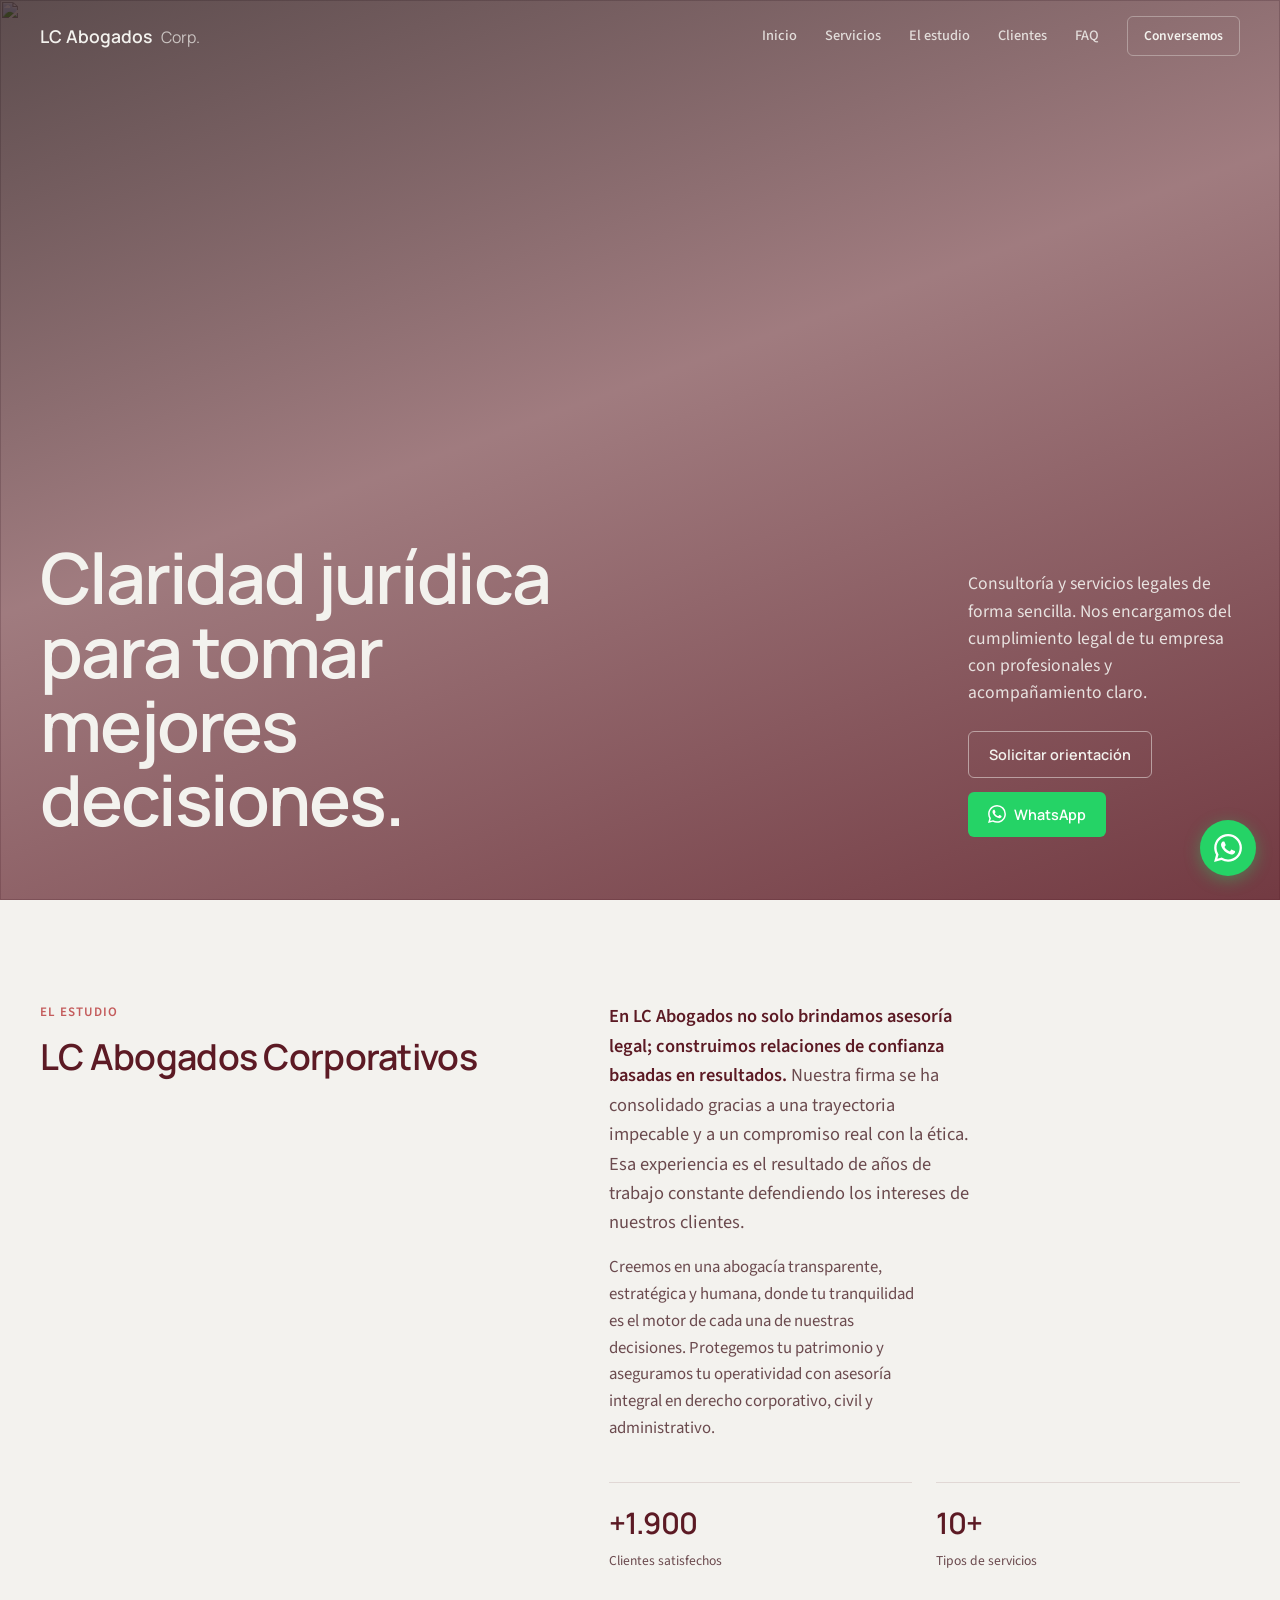
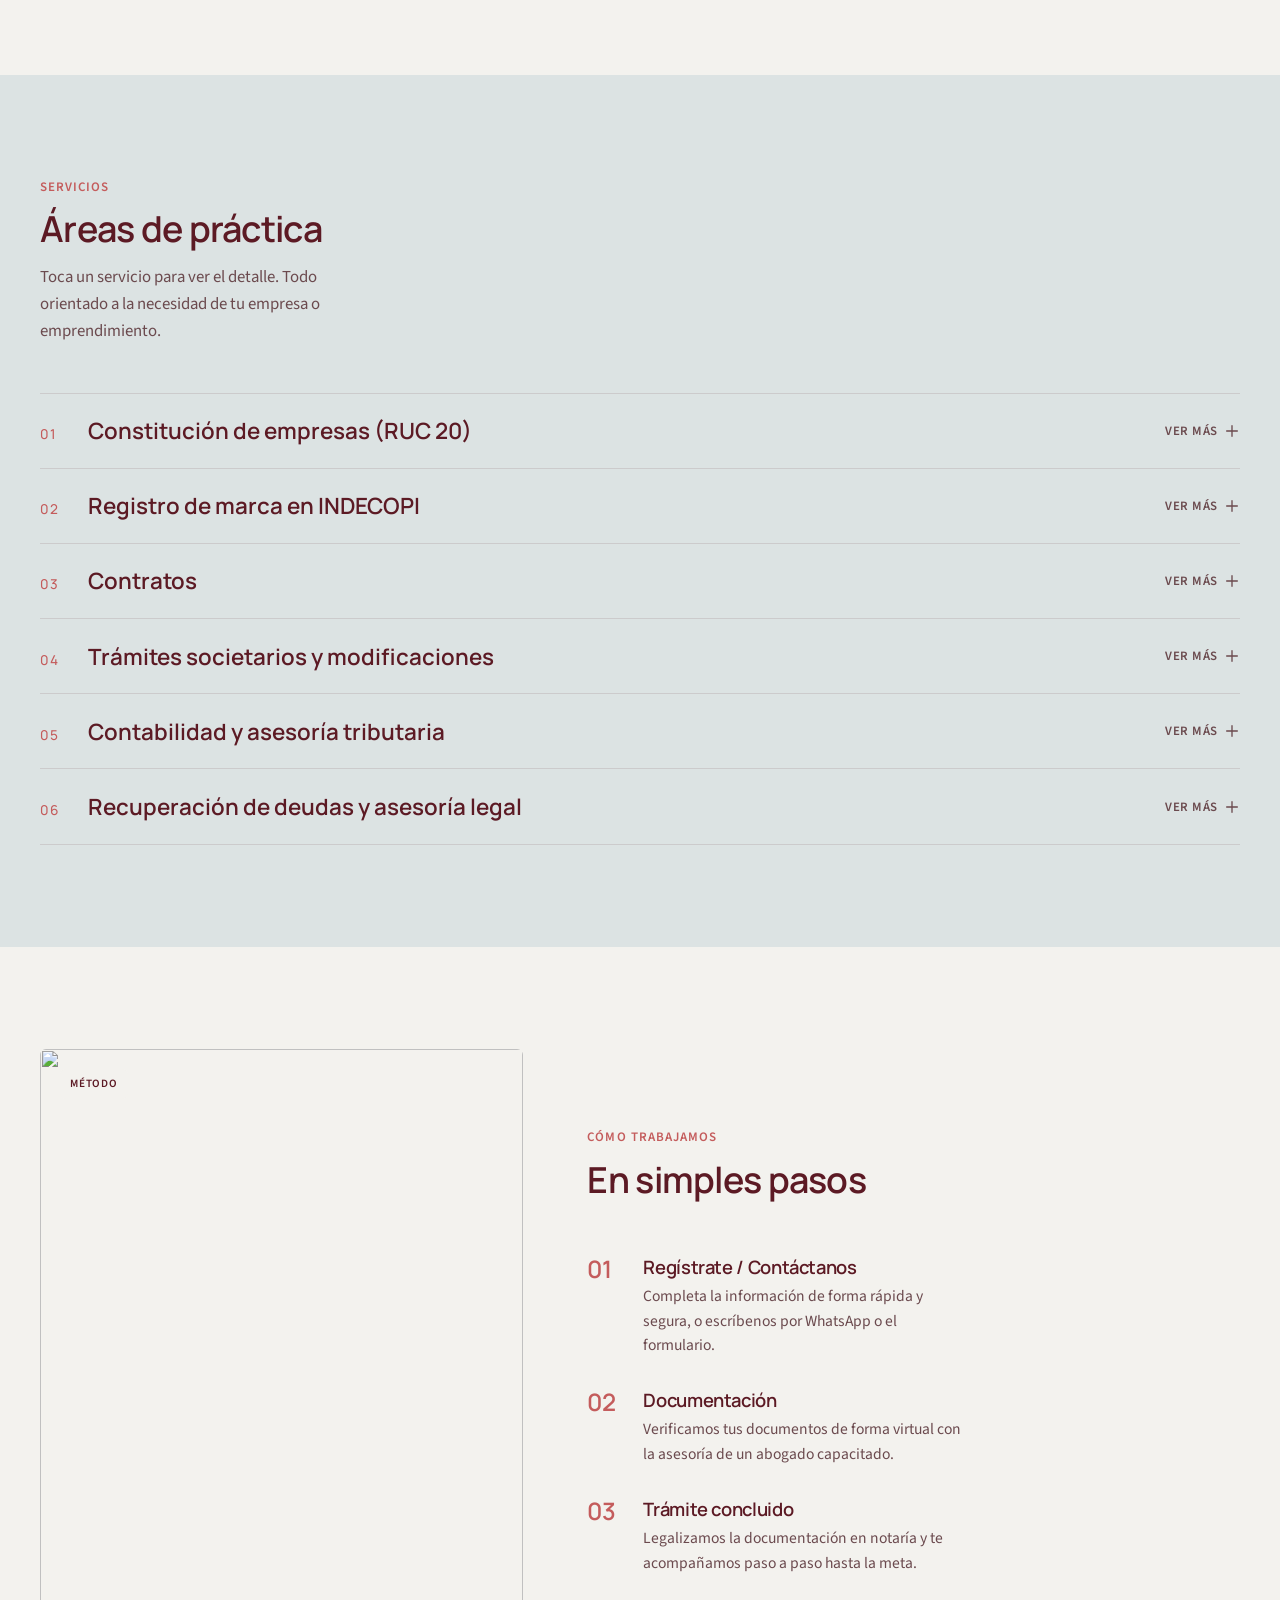
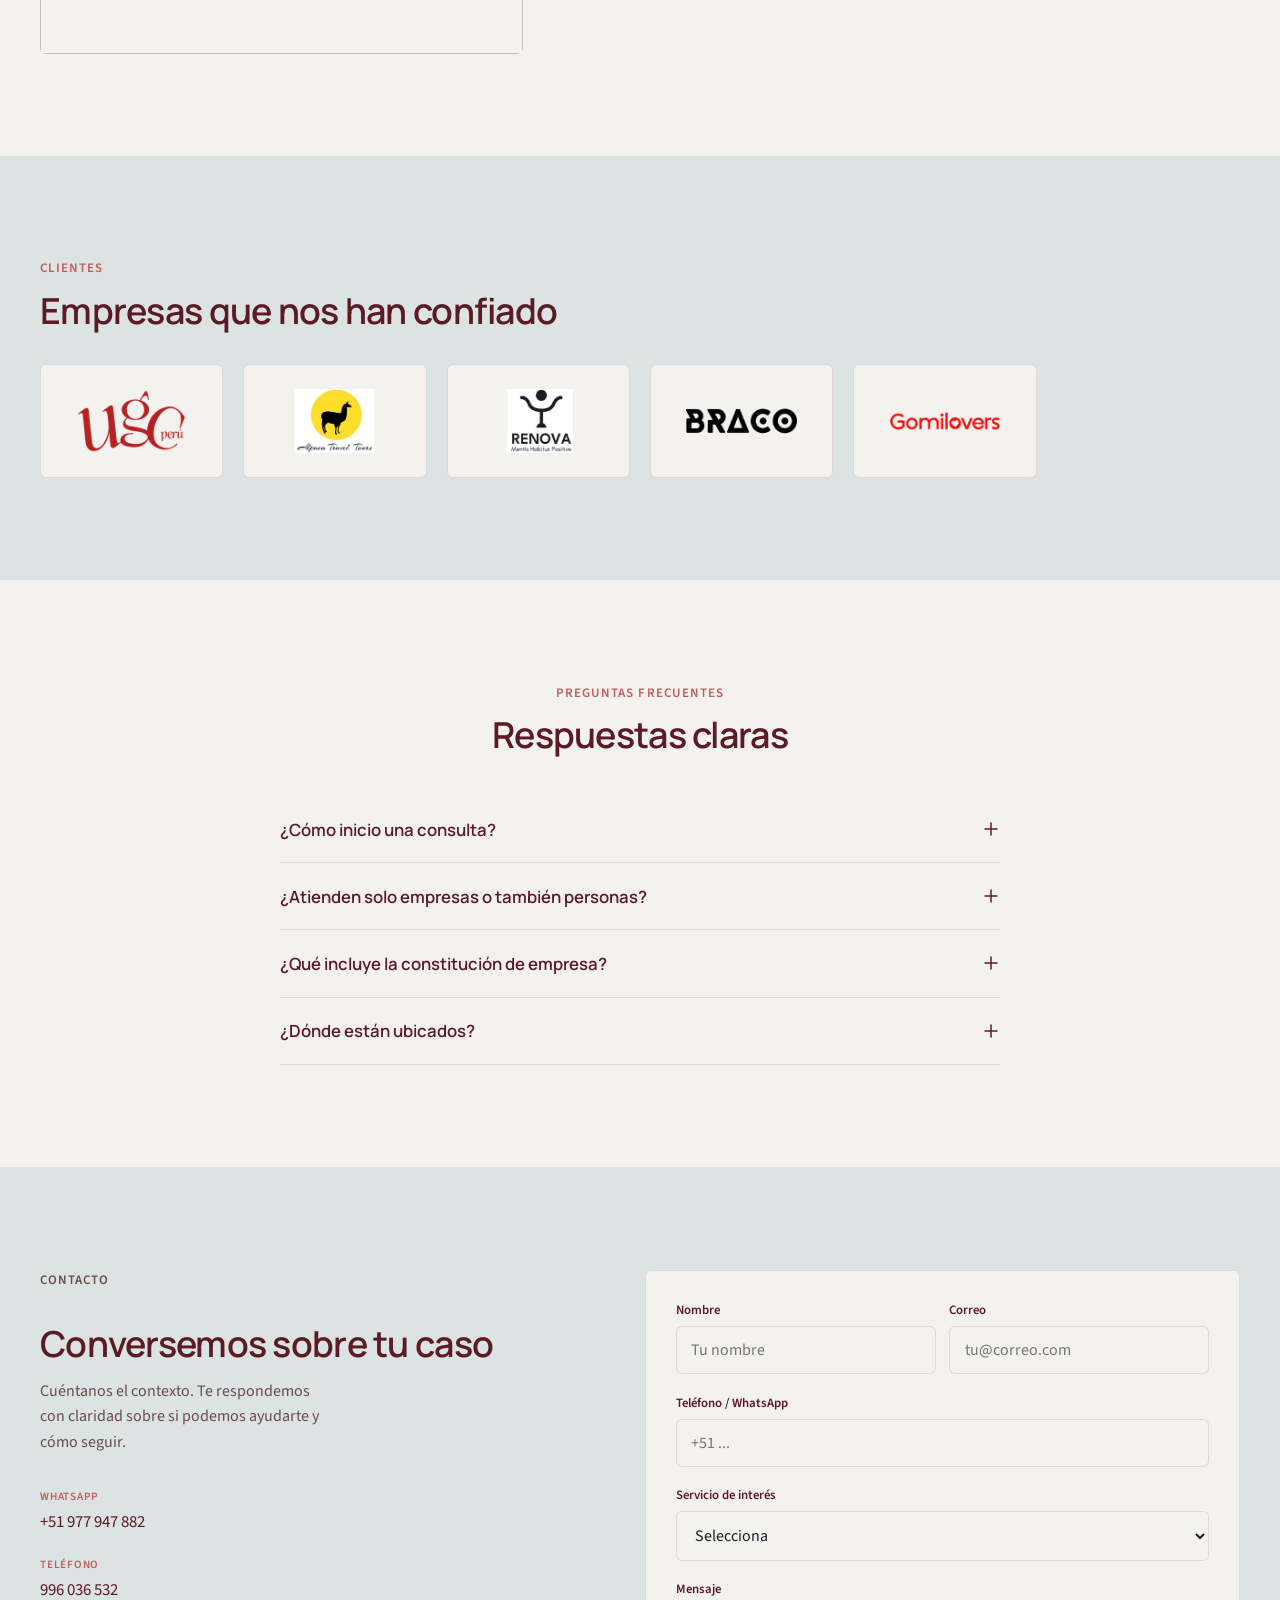
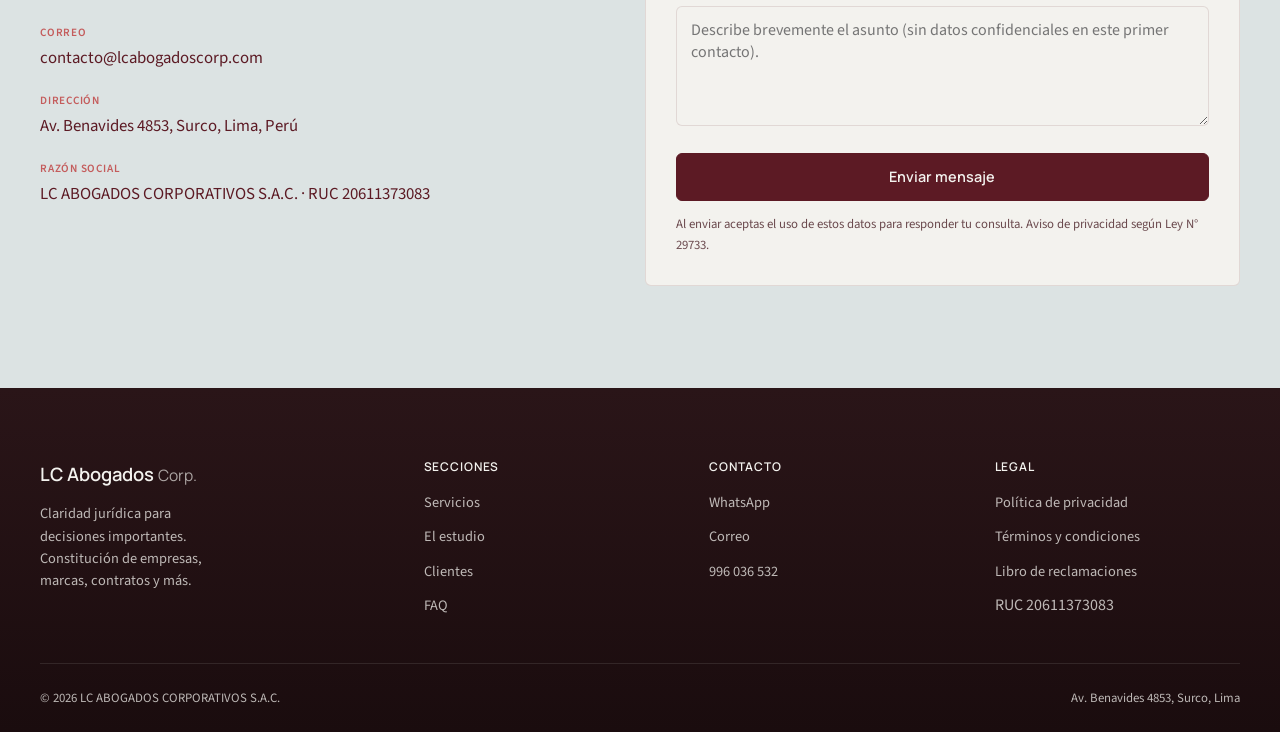
==== commit 92c1ae1c: "Add files via upload" ====
--- a/index.html
+++ b/index.html
@@ -5,7 +5,7 @@
   <meta name="viewport" content="width=device-width, initial-scale=1.0" />
   <title>LC Abogados Corp. — Claridad jurídica para tomar mejores decisiones</title>
   <meta name="description" content="LC Abogados Corporativos S.A.C. Asesoría legal, constitución de empresas, registro de marcas INDECOPI y servicios corporativos en Lima. WhatsApp +51 977 947 882." />
-  <meta name="theme-color" content="#172B40" />
+  <meta name="theme-color" content="#5C1A24" />
   <link rel="preconnect" href="https://fonts.googleapis.com" />
   <link rel="preconnect" href="https://fonts.gstatic.com" crossorigin />
   <link href="https://fonts.googleapis.com/css2?family=Manrope:wght@400;500;600;700&family=Source+Sans+3:wght@400;500;600&display=swap" rel="stylesheet" />
@@ -238,37 +238,21 @@
           <h2 class="display-md" style="margin-top:0.6rem;">Empresas que nos han confiado</h2>
         </div>
         <div class="clients-grid reveal">
-          <div class="client-logo">RECIAM S.A.C.</div>
-          <div class="client-logo">BLANCO &amp; ASOCIADOS E.I.R.L.</div>
-          <div class="client-logo">TU ESTUDIO CONTABLE S.A.C.</div>
-          <div class="client-logo">GRUPO FERRETERO BALTAZAR S.A.C.</div>
-        </div>
-      </div>
-    </section>
-
-    <section class="section section-dark">
-      <div class="container">
-        <div class="reveal" style="margin-bottom:2.25rem;">
-          <p class="heading-sm" style="color:var(--cobre);">Testimonios</p>
-          <h2 class="display-md" style="margin-top:0.6rem;">Experiencias de nuestros clientes</h2>
-        </div>
-        <div class="testimonial-grid">
-          <blockquote class="testimonial-card reveal">
-            <p class="testimonial-quote">“Formalizar mi empresa sonaba complicado hasta que conocí LC Abogados. En todo momento fueron claros, rápidos y siempre me sentí acompañado ante cualquier duda. Hoy mi empresa está en regla y puedo enfocarme a crecer con tranquilidad.”</p>
-            <footer class="testimonial-author"><strong>RECIAM S.A.C.</strong> Constitución de empresa</footer>
-          </blockquote>
-          <blockquote class="testimonial-card reveal">
-            <p class="testimonial-quote">“Me pareció muy grato el trato. Conversar con los abogados me dio calma al estar frente a una persona con experiencia y compromiso, y así logramos constituir mi empresa de la mejor manera.”</p>
-            <footer class="testimonial-author"><strong>BLANCO &amp; ASOCIADOS E.I.R.L.</strong> Constitución de empresa</footer>
-          </blockquote>
-          <blockquote class="testimonial-card reveal">
-            <p class="testimonial-quote">“LC Abogados me ayudó muchísimo en el registro de mi marca. El abogado especialista fue muy atento ante mis necesidades y así pudimos registrar mi marca ante INDECOPI. Ahora mi negocio puede crecer tranquilo.”</p>
-            <footer class="testimonial-author"><strong>TU ESTUDIO CONTABLE S.A.C.</strong> Registro de marca</footer>
-          </blockquote>
-          <blockquote class="testimonial-card reveal">
-            <p class="testimonial-quote">“Registrar mi marca me daba muchas dudas, pero con LC Abogados todo fue mucho más sencillo. Me explicaron cada paso y se encargaron de todo. Hoy mi marca está protegida y yo estoy tranquilo.”</p>
-            <footer class="testimonial-author"><strong>GRUPO FERRETERO BALTAZAR S.A.C.</strong> Registro de marca</footer>
-          </blockquote>
+          <div class="client-logo-img">
+            <img src="images/clientes/lc_ugc.webp" alt="UGC Peru" loading="lazy" />
+          </div>
+          <div class="client-logo-img">
+            <img src="images/clientes/lc_alpaca.webp" alt="Alpaca Travel Tours" loading="lazy" />
+          </div>
+          <div class="client-logo-img">
+            <img src="images/clientes/lc_renova.webp" alt="Renova Mentis Habitus Positive" loading="lazy" />
+          </div>
+          <div class="client-logo-img">
+            <img src="images/clientes/lc_braco.webp" alt="Cliente LC Abogados" loading="lazy" />
+          </div>
+          <div class="client-logo-img">
+            <img src="images/clientes/lc_gomilovers.webp" alt="Gomilovers" loading="lazy" />
+          </div>
         </div>
       </div>
     </section>
@@ -399,7 +383,9 @@
         <div class="footer-col">
           <h4>Legal</h4>
           <ul>
-            <li><a href="#contacto">Libro de reclamaciones</a></li>
+            <li><a href="politica-privacidad.html">Política de privacidad</a></li>
+            <li><a href="terminos-condiciones.html">Términos y condiciones</a></li>
+            <li><a href="libro-reclamaciones.html">Libro de reclamaciones</a></li>
             <li><span>RUC 20611373083</span></li>
           </ul>
         </div>
--- a/css/styles.css
+++ b/css/styles.css
@@ -4,16 +4,16 @@
    ============================================ */
 
 :root {
-  --azul-profundo: #172B40;
-  --grafito: #20272C;
-  --azul-pizarra: #536B78;
+  --azul-profundo: #5C1A24;
+  --grafito: #2A1518;
+  --azul-pizarra: #6B4A4E;
   --blanco-calido: #F3F2EE;
   --gris-mineral: #DCE3E3;
-  --cobre: #A87959;
+  --cobre: #C45C5C;
 
   --texto-oscuro: #1a1f24;
-  --texto-secundario: #536B78;
-  --borde-sutil: rgba(23, 43, 64, 0.12);
+  --texto-secundario: #6B4A4E;
+  --borde-sutil: rgba(92, 26, 36, 0.12);
 
   --font-display: "Manrope", system-ui, sans-serif;
   --font-body: "Source Sans 3", system-ui, sans-serif;
@@ -117,7 +117,7 @@
 }
 
 .site-header.scrolled {
-  background: rgba(23, 43, 64, 0.94);
+  background: rgba(92, 26, 36, 0.94);
   backdrop-filter: blur(12px);
   -webkit-backdrop-filter: blur(12px);
 }
@@ -241,7 +241,7 @@
 .hero-overlay {
   position: absolute;
   inset: 0;
-  background: linear-gradient(to top, rgba(23,43,64,0.88) 0%, rgba(23,43,64,0.5) 50%, rgba(23,43,64,0.3) 100%);
+  background: linear-gradient(160deg, rgba(42,21,24,0.75) 0%, rgba(92,26,36,0.55) 45%, rgba(92,26,36,0.85) 100%);
   z-index: 1;
 }
 
@@ -936,3 +936,100 @@
   padding: 0; margin: -1px;
   overflow: hidden; clip: rect(0,0,0,0); border: 0;
 }
+
+/* Client logos with images */
+.clients-grid {
+  display: grid;
+  grid-template-columns: repeat(auto-fill, minmax(180px, 1fr));
+  gap: 1.25rem;
+  align-items: stretch;
+}
+
+.client-logo-img {
+  background: var(--blanco-calido);
+  border: 1px solid var(--borde-sutil);
+  border-radius: var(--radius);
+  padding: 1.5rem 1.25rem;
+  display: flex;
+  align-items: center;
+  justify-content: center;
+  min-height: 110px;
+  transition: border-color 0.25s, transform 0.25s;
+}
+
+.client-logo-img:hover {
+  border-color: var(--cobre);
+  transform: translateY(-2px);
+}
+
+.client-logo-img img {
+  max-height: 64px;
+  max-width: 100%;
+  width: auto;
+  height: auto;
+  object-fit: contain;
+}
+
+/* Legal pages */
+.legal-page {
+  padding-top: calc(var(--nav-height) + 3rem);
+  padding-bottom: 4rem;
+}
+
+.legal-page h1 {
+  margin-bottom: 0.5rem;
+}
+
+.legal-meta {
+  font-size: 0.85rem;
+  color: var(--azul-pizarra);
+  margin-bottom: 2rem;
+}
+
+.legal-content {
+  max-width: 720px;
+}
+
+.legal-content h2 {
+  font-size: 1.25rem;
+  margin-top: 2rem;
+  margin-bottom: 0.75rem;
+}
+
+.legal-content p,
+.legal-content li {
+  color: var(--azul-pizarra);
+  font-size: 1rem;
+  line-height: 1.65;
+  margin-bottom: 0.75rem;
+}
+
+.legal-content ul {
+  list-style: disc;
+  padding-left: 1.25rem;
+  margin-bottom: 1rem;
+}
+
+.legal-content strong {
+  color: var(--azul-profundo);
+}
+
+/* Reclamaciones form */
+.reclamacion-form .form-section-title {
+  font-family: var(--font-display);
+  font-size: 1.1rem;
+  font-weight: 600;
+  color: var(--azul-profundo);
+  margin: 1.75rem 0 1rem;
+  padding-bottom: 0.5rem;
+  border-bottom: 1px solid var(--borde-sutil);
+}
+
+/* Section gradient accents */
+.section-dark {
+  background: linear-gradient(165deg, #5C1A24 0%, #3D1218 100%);
+}
+
+.site-footer {
+  background: linear-gradient(180deg, #2A1518 0%, #1A0C0E 100%);
+}
